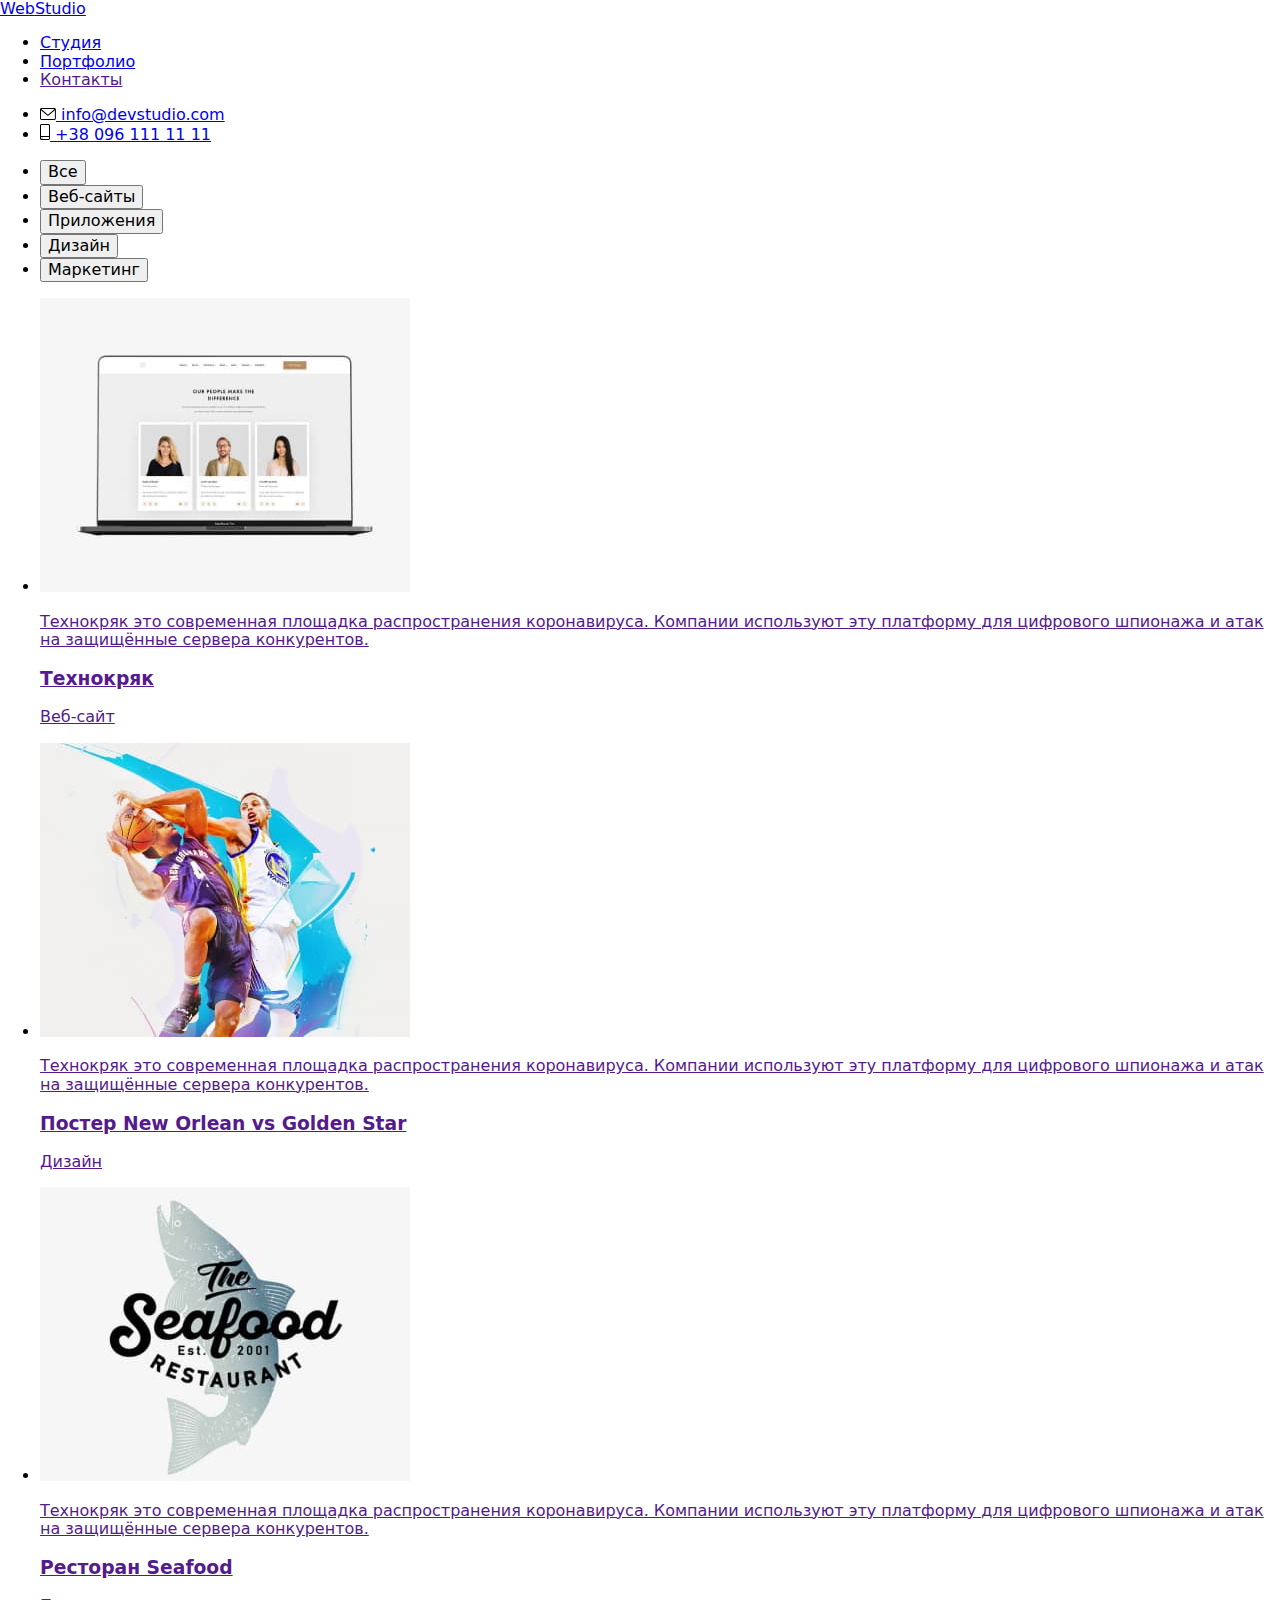
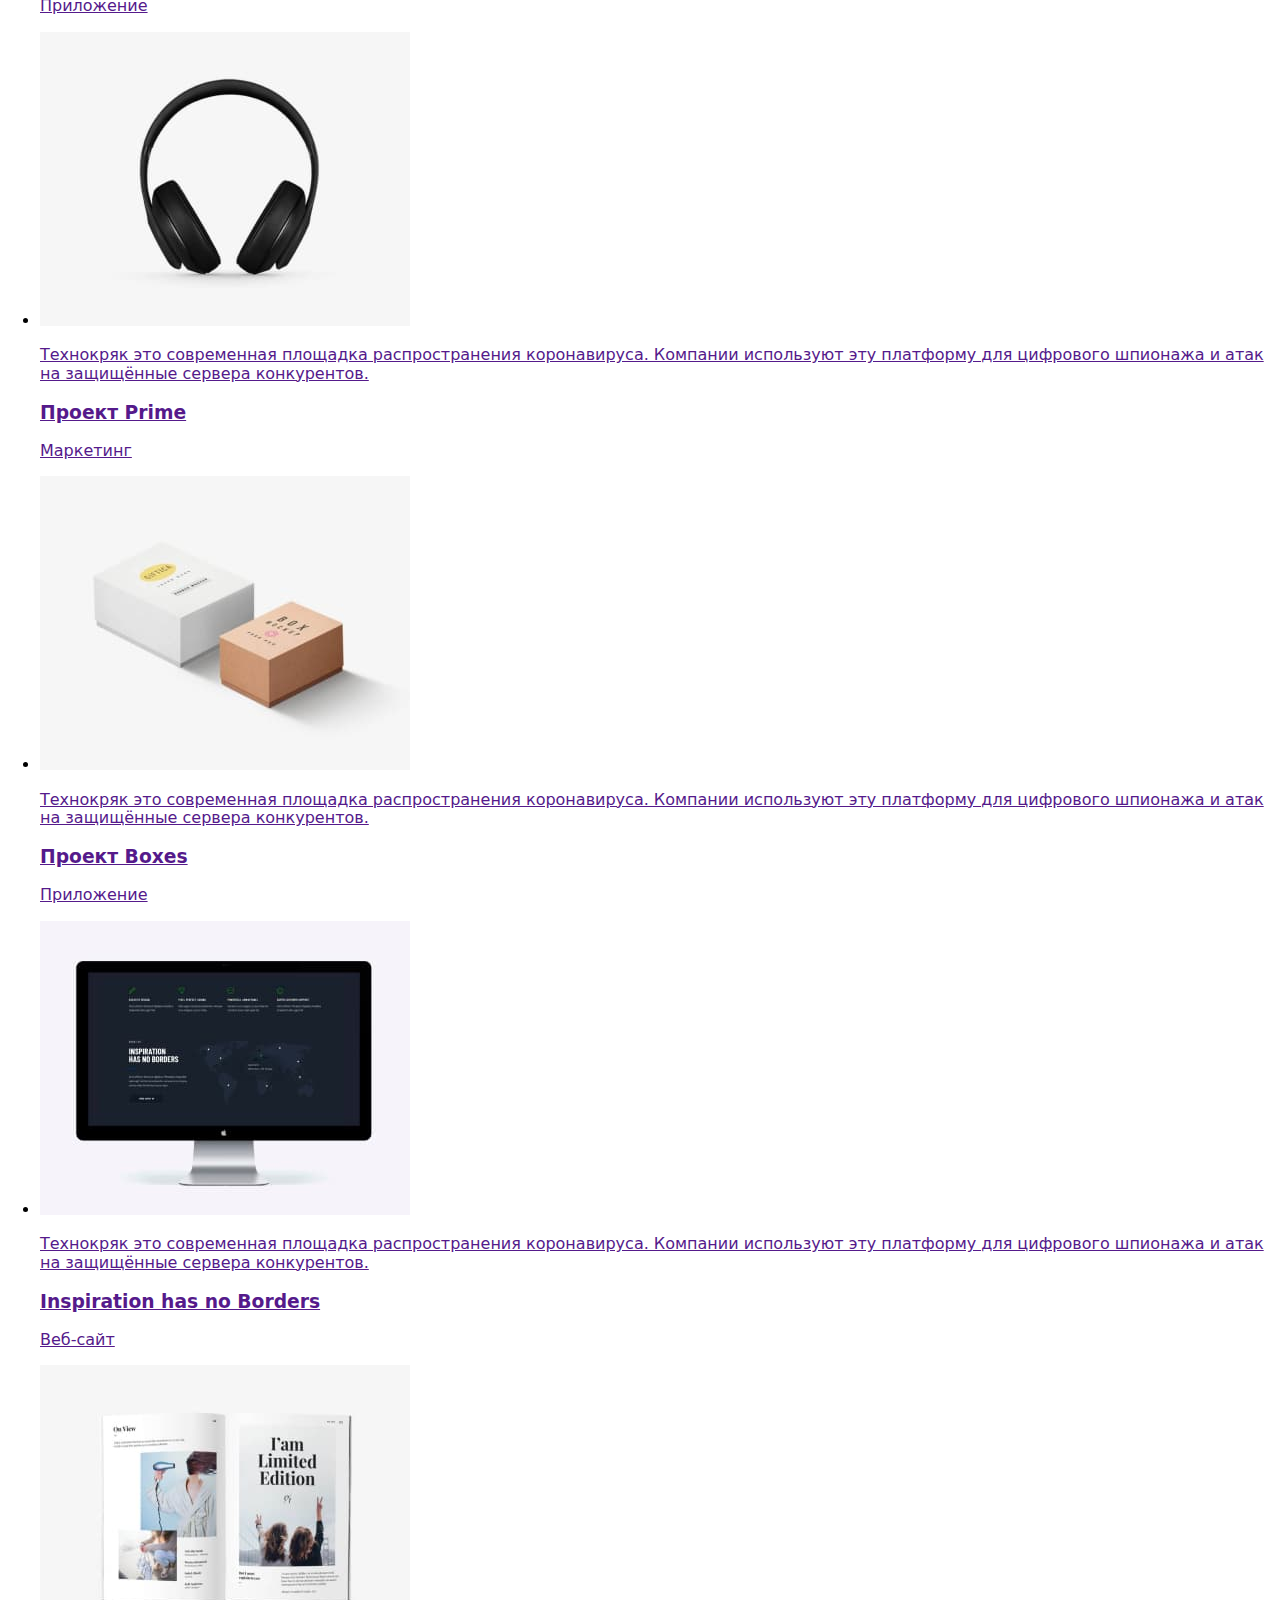
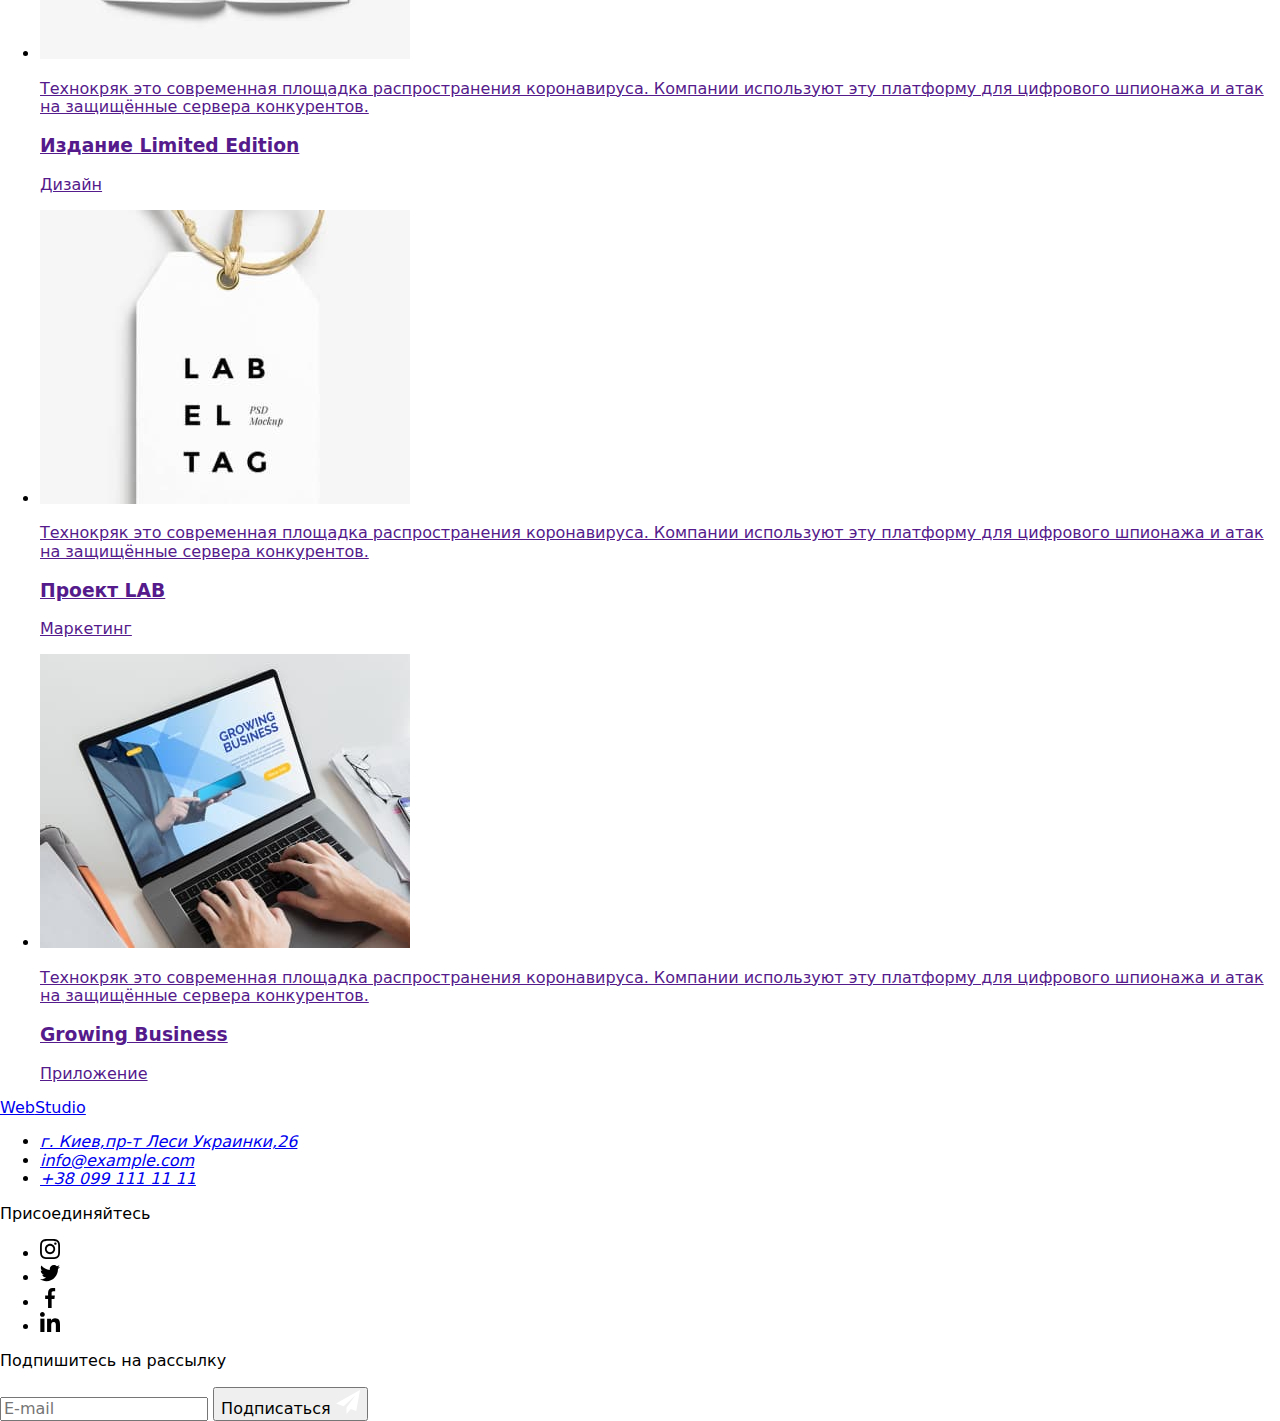
==== portfolio.html @ 7e3ec183 "новфй репозиторий" ====
<!DOCTYPE html>
<html lang="ru">
<head>
    <meta charset="UTF-8">
    <meta name="viewport" content="width=device-width, initial-scale=1.0">
    <title>Портфолио</title>
    <link rel="preconnect" href="https://fonts.gstatic.com">
    <link href="https://fonts.googleapis.com/css2?family=Raleway:wght@700&family=Roboto:wght@400;500;700;900&display=swap" rel="stylesheet">
    <link rel="stylesheet" href="https://cdnjs.cloudflare.com/ajax/libs/modern-normalize/1.0.0/modern-normalize.min.css">
    <link rel="stylesheet" href="./css/style.css">
</head>
<body>
    
    <header class="header">
    
        <div class="container header-main"> 
              <nav class="menu-nav" >
                    <a href="./index.html"><span class="web">Web</span><span class="studio">Studio</span> </a>
                    <ul class="site-nav " >
                       <li> 
                           <a class="link " href="./index.html"> Студия</a>
                       </li>
                       <li> 
                           <a class="link current" href="./portfolio.html"> Портфолио</a>
                       </li>
                       <li> <a class="link" href=""> Контакты</a></li>
                   </ul>
              </nav>
   
                <ul class="auth-nav list">
                    <li> 
                       
                        <a class="contact " href="info@devstudio.com"> 
                            
                            <svg width="16px" height="12px" class="envelope">
                            <use href="./images/icon/sprinte.svg#icon-envelope"></use>
                        </svg> info@devstudio.com</a>
                   </li>
                    <li> 
                        
                        <a class="contact" href=" +380961111111"> 

                            <svg width="10px" height="16px" class="smartphone">
                            <use href="./images/icon/sprinte.svg#icon-smartphone"></use>
                        </svg> +38 096 111 11 11</a>
                    </li>
               </ul>
         </div>
</header>

<main>
<!--Катигории-->
<section class="category" >
    <div class="container">
        <!--<h1 class="category">Категории услуг</h1>-->
        <ul class="list-button">
            <li> <button class="buttons" type="button">Все</button> </li>
            <li> <button class="buttons" type="button">Веб-сайты</button></li>
            <li> <button class="buttons" type="button">Приложения</button></li>
            <li> <button class="buttons" type="button">Дизайн</button></li>
            <li> <button class="buttons" type="button">Маркетинг</button></li>
        </ul>
    
        
    
      <!--Все категории-->
     
        <ul class="portfolio">
            <li class="list-portfolio"> 
                <a class="link-portfolio" href=""> 
                    <div class="overlay-img">
                        <img src="./images/port1.jpg" alt="" width="370">

                        <div class="overlay ">
                            <p class="overlay-text" >
                                Технокряк это современная площадка распространения коронавируса. 
                                Компании используют эту платформу для цифрового шпионажа 
                                и атак на защищённые сервера конкурентов.
                            </p>
                        </div>
                   </div>
                    
                    <div class="card">
                        <h3 class="project">Технокряк</h3>
                        <p class="work">Веб-сайт</p>
                    </div>
                </a>
            </li>
            <li class="list-portfolio"> 
                <a class="link-portfolio" href="">

                    <div class="overlay-img">

                      <img src="./images/port2.jpg" alt="" width="370">
                            <div class="overlay ">
                                <p class="overlay-text" >
                                    Технокряк это современная площадка распространения коронавируса. 
                                    Компании используют эту платформу для цифрового шпионажа 
                                    и атак на защищённые сервера конкурентов.
                                </p>
                            </div>
                    </div>
                    <div class="card">
                        <h3 class="project">Постер New Orlean vs Golden Star</h3>
                        <p class="work">Дизайн</p>
                    </div>
                </a> 
            </li>
            <li class="list-portfolio"> 
                <a class="link-portfolio" href="">
                    <div class="overlay-img">

                        <img src="./images/port3.jpg" alt="" width="370">
                                <div class="overlay ">
                                    <p class="overlay-text" >
                                        Технокряк это современная площадка распространения коронавируса. 
                                        Компании используют эту платформу для цифрового шпионажа 
                                        и атак на защищённые сервера конкурентов.
                                    </p>
                                </div>
                    </div>

                    <div class="card">
                        <h3 class="project">Ресторан Seafood</h3>
                        <p class="work">Приложение</p>
                    </div>
                </a> 
            </li>
            <li class="list-portfolio"> 
                <a class="link-portfolio" href="">
                    <div class="overlay-img">

                        <img src="./images/port4.jpg" alt="" width="370">
                        <div class="overlay ">
                            <p class="overlay-text" >
                                Технокряк это современная площадка распространения коронавируса. 
                                Компании используют эту платформу для цифрового шпионажа 
                                и атак на защищённые сервера конкурентов.
                            </p>
                        </div>
                    </div>
                    
                    <div class="card">
                        <h3 class="project">Проект Prime</h3>
                        <p class="work">Маркетинг</p>
                    </div>
                </a>
            </li>
            <li class="list-portfolio"> 
                <a class="link-portfolio" href="">
                    <div  class="overlay-img">

                        <img src="./images/port5.jpg" alt="" width="370">
                        <div class="overlay ">
                            <p class="overlay-text" >
                                Технокряк это современная площадка распространения коронавируса. 
                                Компании используют эту платформу для цифрового шпионажа 
                                и атак на защищённые сервера конкурентов.
                            </p>
                        </div>
                    </div>
                    <div class="card">
                        <h3 class="project">Проект Boxes</h3>
                        <p class="work">Приложение</p>
                    </div>
                </a> 
            </li>
            <li class="list-portfolio"> 
                <a class="link-portfolio" href="">
                    <div class="overlay-img">

                        <img src="./images/port6.jpg" alt="" width="370">
                        <div class="overlay ">
                            <p class="overlay-text" >
                                Технокряк это современная площадка распространения коронавируса. 
                                Компании используют эту платформу для цифрового шпионажа 
                                и атак на защищённые сервера конкурентов.
                            </p>
                        </div>
                    </div>
                    <div class="card">
                        <h3 class="project">Inspiration has no Borders</h3>
                        <p class="work">Веб-сайт</p>
                    </div>
                </a>
            </li>
            <li class="list-portfolio"> 
                <a class="link-portfolio" href="">
                    <div class="overlay-img">
                        <img src="./images/port7.jpg" alt="" width="370">
                        <div class="overlay ">
                            <p class="overlay-text" >
                                Технокряк это современная площадка распространения коронавируса. 
                                Компании используют эту платформу для цифрового шпионажа 
                                и атак на защищённые сервера конкурентов.
                            </p>
                        </div>
                    </div>
                    <div class="card">
                        <h3 class="project">Издание Limited Edition</h3>
                        <p class="work">Дизайн</p>
                    </div>
                </a>
            </li>
            <li class="list-portfolio"> 
                <a class="link-portfolio" href="">
                    <div class="overlay-img">

                        <img src="./images/port8.jpg" alt="" width="370">
                        <div class="overlay ">
                            <p class="overlay-text" >
                                Технокряк это современная площадка распространения коронавируса. 
                                Компании используют эту платформу для цифрового шпионажа 
                                и атак на защищённые сервера конкурентов.
                            </p>
                        </div>
                    </div>
                    <div class="card"> 
                        <h3 class="project">Проект LAB</h3>
                        <p class="work">Маркетинг</p>
                    </div>                  
                </a> 
            </li>
            <li class="list-portfolio">
                <a class="link-portfolio" href="">
                    <div class="overlay-img">
                        <img src="./images/port9.jpg" alt="" width="370">
                        <div class="overlay ">
                            <p class="overlay-text" >
                                Технокряк это современная площадка распространения коронавируса. 
                                Компании используют эту платформу для цифрового шпионажа 
                                и атак на защищённые сервера конкурентов.
                            </p>
                        </div>
                    </div>
                    <div class="card">
                        <h3 class="project">Growing Business</h3>
                        <p class="work">Приложение</p>
                    </div>
                </a> 
            </li>
        </ul>
    </div>
             
</section>

</main>


<footer class="footer">
    <!--Адресс и контакты  -->
    <div class="container footer-content"> 
        <div class="content-link">
            <a href="./index.html">
                <span class="web">Web</span><span class="logo">Studio</span> 
            </a>
            <address>
                <ul class="info">
                    <li> <a class="address" href="#">г. Киев,пр-т Леси Украинки,26</a></li>
                    <li> <a class="phone-mail" href="info@example.com">info@example.com</a></li>
                    <li> <a class="phone-tel" href="+380991111111">+38 099 111 11 11</a></li>
                </ul>
            </address>
        </div>
        
        <!--Подписка на соц сети -->
        <div class="invoke-social">
            <p class="invoke">Присоединяйтесь</p>
            
            <ul class="social-footer">
                
                <li class="social-list-footer">
                    <a href="" class="social-link-footer">
                        <svg width="20px" height="20px"  class="social-icon-footer"> 
                            <use href="./images/icon/sprinte.svg#icon-instagram-2"></use>
                        </svg> 
                    </a>
                </li>
                
                <li class="social-list-footer">
                    <a href="" class="social-link-footer">
                        <svg width="20px" height="20px"  class="social-icon-footer"> 
                            <use href="./images/icon/sprinte.svg#icon-twitter-1"></use>
                        </svg> 
                    </a>
                </li>
                
                <li class="social-list-footer">
                    <a href="" class="social-link-footer">
                        <svg width="20px" height="20px"  class="social-icon-footer"> 
                            <use href="./images/icon/sprinte.svg#icon-facebook-1"></use>
                        </svg> 
                    </a>
                </li>
                
                <li class="social-list-footer">
                    <a href="" class="social-link-footer">
                        <svg width="20px" height="20px" class="social-icon-footer"> 
                            <use href="./images/icon/sprinte.svg#icon-linkedin-1"></use>
                        </svg> 
                    </a>
                </li>
                
            </ul>
        </div>
        
       <!--Подписка на рассылку-->
    
       <div class="">
              <p class="invoke">Подпишитесь на рассылку</p>
            
        <form class="form-button"> 

            <input class="form-footer"
                type="text"
                name="name"
                placeholder="E-mail"
                />
           
            
            <button type="submit" class="big-button subscribe">Подписаться 
                <svg width=24 height=24  class="icon-send">

                    <use href="./images/icon/sprinte.svg#icon-icon-send"></use>
                               
                </svg>
            </button>
                            
         </form>
                        
            
       </div>
 </div>
    
</footer>
</body>
</html>
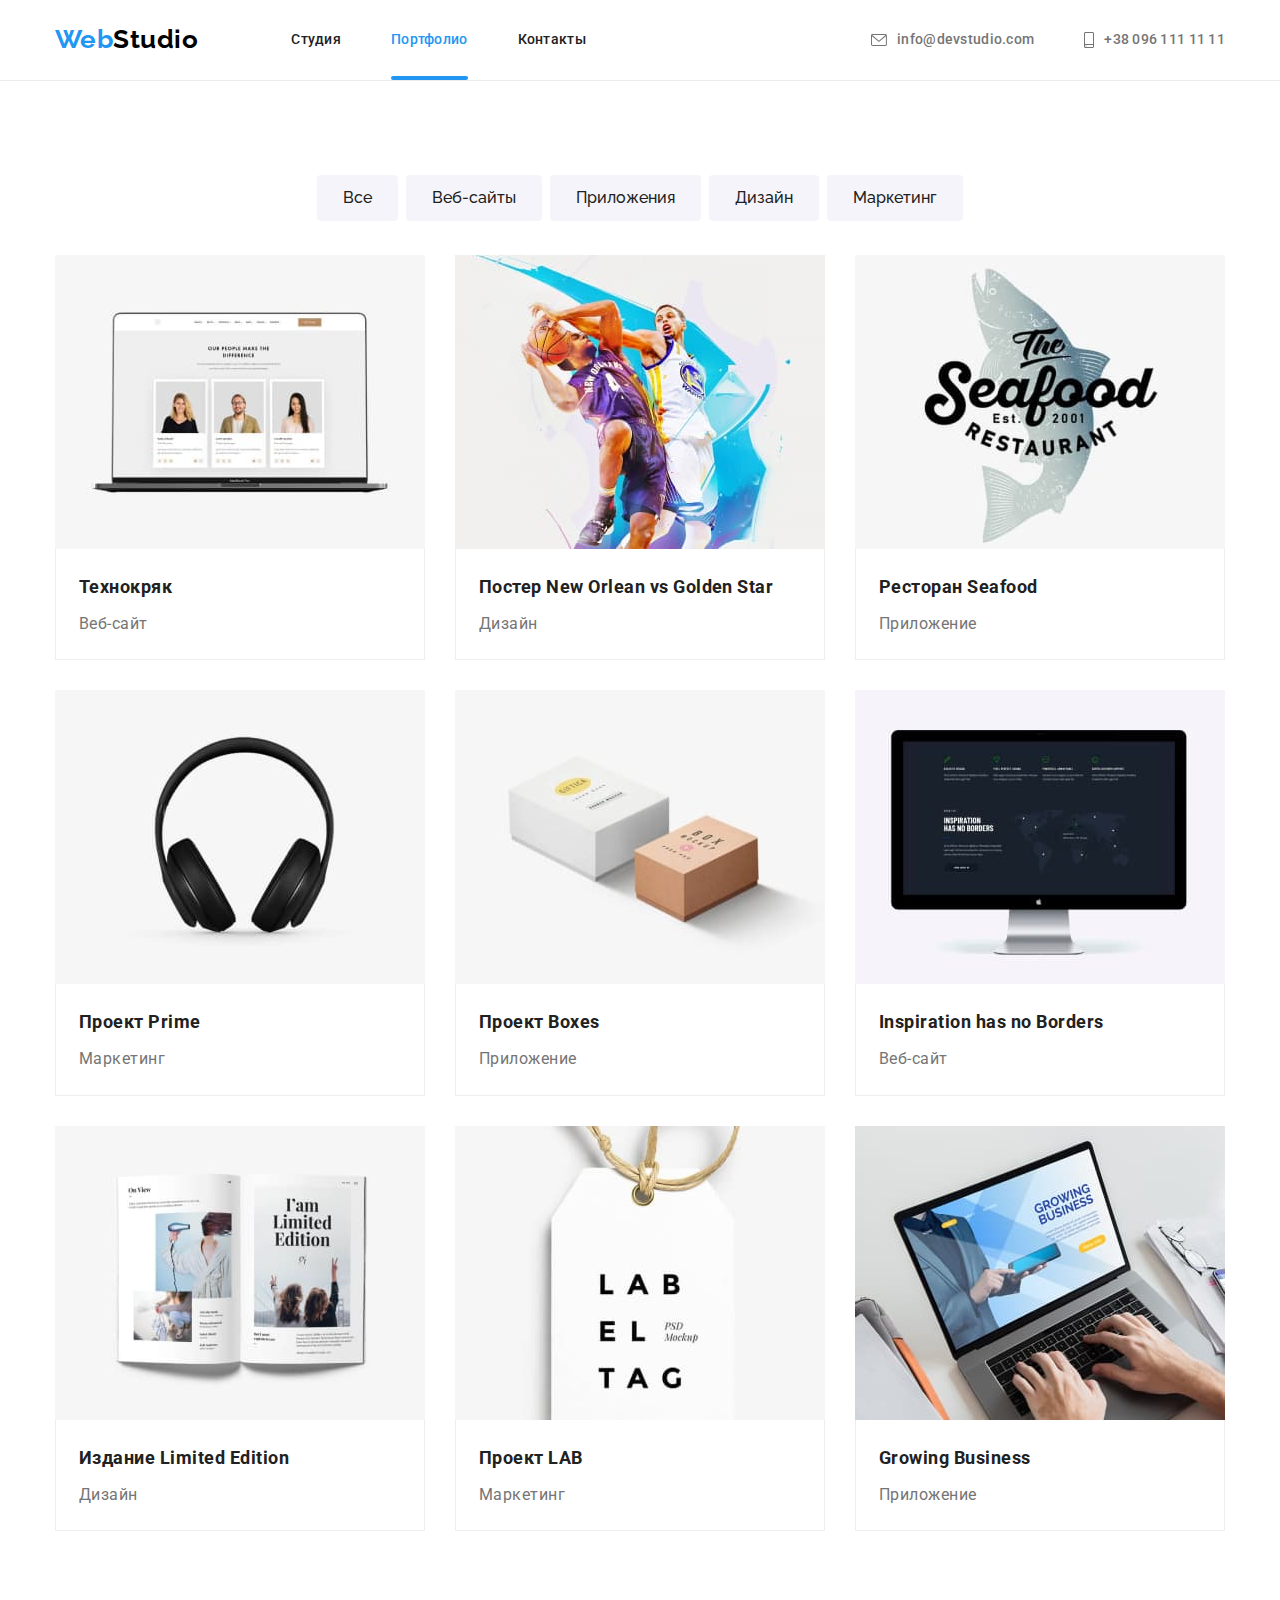
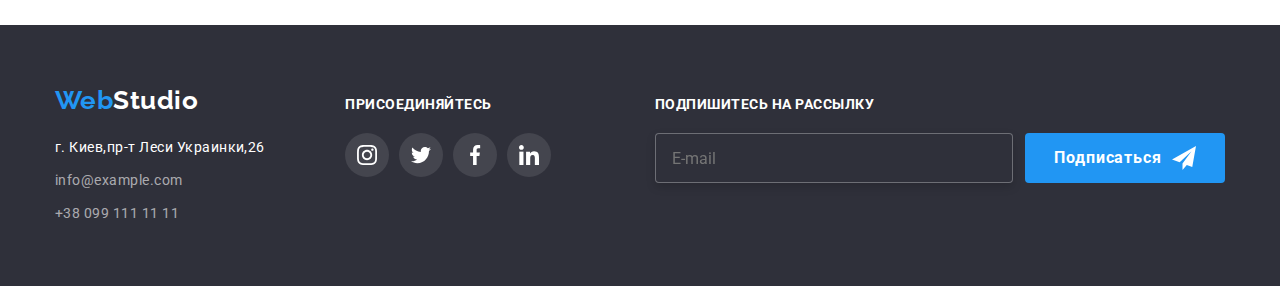
==== commit 4313b100: "ДЗ готово" ====
--- a/portfolio.html
+++ b/portfolio.html
@@ -3,34 +3,35 @@
 <head>
     <meta charset="UTF-8">
     <meta name="viewport" content="width=device-width, initial-scale=1.0">
-    <title>Портфолио</title>
+    <title>WebStudio</title>
     <link rel="preconnect" href="https://fonts.gstatic.com">
+
     <link href="https://fonts.googleapis.com/css2?family=Raleway:wght@700&family=Roboto:wght@400;500;700;900&display=swap" rel="stylesheet">
-    <link rel="stylesheet" href="https://cdnjs.cloudflare.com/ajax/libs/modern-normalize/1.0.0/modern-normalize.min.css">
-    <link rel="stylesheet" href="./css/style.css">
+   
+    <link rel="stylesheet" href="./css/main.min.css">
 </head>
 <body>
     
-    <header class="header">
+<header class="header">
     
         <div class="container header-main"> 
               <nav class="menu-nav" >
-                    <a href="./index.html"><span class="web">Web</span><span class="studio">Studio</span> </a>
+                    <a href="./index.html" ><span class="web">Web</span><span class="studio">Studio</span> </a>
                     <ul class="site-nav " >
                        <li> 
-                           <a class="link " href="./index.html"> Студия</a>
+                           <a class="site-nav__link " href="./index.html"> Студия</a>
                        </li>
                        <li> 
-                           <a class="link current" href="./portfolio.html"> Портфолио</a>
+                           <a class="site-nav__link current" href="./portfolio.html"> Портфолио</a>
                        </li>
-                       <li> <a class="link" href=""> Контакты</a></li>
+                       <li> <a class="site-nav__link" href=""> Контакты</a></li>
                    </ul>
               </nav>
    
                 <ul class="auth-nav list">
                     <li> 
                        
-                        <a class="contact " href="info@devstudio.com"> 
+                        <a class="auth-nav__contact " href="info@devstudio.com"> 
                             
                             <svg width="16px" height="12px" class="envelope">
                             <use href="./images/icon/sprinte.svg#icon-envelope"></use>
@@ -38,7 +39,7 @@
                    </li>
                     <li> 
                         
-                        <a class="contact" href=" +380961111111"> 
+                        <a class="auth-nav__contact " href=" +380961111111"> 
 
                             <svg width="10px" height="16px" class="smartphone">
                             <use href="./images/icon/sprinte.svg#icon-smartphone"></use>
@@ -54,11 +55,11 @@
     <div class="container">
         <!--<h1 class="category">Категории услуг</h1>-->
         <ul class="list-button">
-            <li> <button class="buttons" type="button">Все</button> </li>
-            <li> <button class="buttons" type="button">Веб-сайты</button></li>
-            <li> <button class="buttons" type="button">Приложения</button></li>
-            <li> <button class="buttons" type="button">Дизайн</button></li>
-            <li> <button class="buttons" type="button">Маркетинг</button></li>
+            <li> <button class="list-button__buttons" type="button">Все</button> </li>
+            <li> <button class="list-button__buttons" type="button">Веб-сайты</button></li>
+            <li> <button class="list-button__buttons" type="button">Приложения</button></li>
+            <li> <button class="list-button__buttons" type="button">Дизайн</button></li>
+            <li> <button class="list-button__buttons" type="button">Маркетинг</button></li>
         </ul>
     
         
@@ -66,13 +67,14 @@
       <!--Все категории-->
      
         <ul class="portfolio">
-            <li class="list-portfolio"> 
-                <a class="link-portfolio" href=""> 
+            <li class="portfolio__list"> 
+                <a class="portfolio__link" href=""> 
+
                     <div class="overlay-img">
                         <img src="./images/port1.jpg" alt="" width="370">
 
                         <div class="overlay ">
-                            <p class="overlay-text" >
+                            <p class="overlay__text" >
                                 Технокряк это современная площадка распространения коронавируса. 
                                 Компании используют эту платформу для цифрового шпионажа 
                                 и атак на защищённые сервера конкурентов.
@@ -81,38 +83,42 @@
                    </div>
                     
                     <div class="card">
-                        <h3 class="project">Технокряк</h3>
-                        <p class="work">Веб-сайт</p>
+                        <h3 class="card__project">Технокряк</h3>
+                        <p class="card__work">Веб-сайт</p>
                     </div>
                 </a>
             </li>
-            <li class="list-portfolio"> 
-                <a class="link-portfolio" href="">
+
+            <li class="portfolio__list"> 
+                <a class="portfolio__link" href="">
 
                     <div class="overlay-img">
 
                       <img src="./images/port2.jpg" alt="" width="370">
+
                             <div class="overlay ">
-                                <p class="overlay-text" >
+                                <p class="overlay__text" >
                                     Технокряк это современная площадка распространения коронавируса. 
                                     Компании используют эту платформу для цифрового шпионажа 
                                     и атак на защищённые сервера конкурентов.
                                 </p>
                             </div>
                     </div>
-                    <div class="card">
-                        <h3 class="project">Постер New Orlean vs Golden Star</h3>
-                        <p class="work">Дизайн</p>
-                    </div>
-                </a> 
-            </li>
-            <li class="list-portfolio"> 
-                <a class="link-portfolio" href="">
+
+                    <div class="card">
+                        <h3 class="card__project">Постер New Orlean vs Golden Star</h3>
+                        <p class="card__work">Дизайн</p>
+                    </div>
+                </a> 
+            </li>
+
+            <li class="portfolio__list"> 
+                <a class="portfolio__link" href="">
                     <div class="overlay-img">
 
                         <img src="./images/port3.jpg" alt="" width="370">
                                 <div class="overlay ">
-                                    <p class="overlay-text" >
+                                    <p class="overlay__text" >
                                         Технокряк это современная площадка распространения коронавируса. 
                                         Компании используют эту платформу для цифрового шпионажа 
                                         и атак на защищённые сервера конкурентов.
@@ -121,18 +127,19 @@
                     </div>
 
                     <div class="card">
-                        <h3 class="project">Ресторан Seafood</h3>
-                        <p class="work">Приложение</p>
-                    </div>
-                </a> 
-            </li>
-            <li class="list-portfolio"> 
-                <a class="link-portfolio" href="">
+                        <h3 class="card__project">Ресторан Seafood</h3>
+                        <p class="card__work">Приложение</p>
+                    </div>
+                </a> 
+            </li>
+
+            <li class="portfolio__list"> 
+                <a class="portfolio__link" href="">
                     <div class="overlay-img">
 
                         <img src="./images/port4.jpg" alt="" width="370">
                         <div class="overlay ">
-                            <p class="overlay-text" >
+                            <p class="overlay__text" >
                                 Технокряк это современная площадка распространения коронавируса. 
                                 Компании используют эту платформу для цифрового шпионажа 
                                 и атак на защищённые сервера конкурентов.
@@ -141,74 +148,87 @@
                     </div>
                     
                     <div class="card">
-                        <h3 class="project">Проект Prime</h3>
-                        <p class="work">Маркетинг</p>
+                        <h3 class="card__project">Проект Prime</h3>
+                        <p class="card__work">Маркетинг</p>
                     </div>
                 </a>
             </li>
-            <li class="list-portfolio"> 
-                <a class="link-portfolio" href="">
+
+            <li class="portfolio__list"> 
+                <a class="lportfolio__link" href="">
+
                     <div  class="overlay-img">
 
                         <img src="./images/port5.jpg" alt="" width="370">
-                        <div class="overlay ">
-                            <p class="overlay-text" >
-                                Технокряк это современная площадка распространения коронавируса. 
-                                Компании используют эту платформу для цифрового шпионажа 
-                                и атак на защищённые сервера конкурентов.
-                            </p>
-                        </div>
-                    </div>
-                    <div class="card">
-                        <h3 class="project">Проект Boxes</h3>
-                        <p class="work">Приложение</p>
-                    </div>
-                </a> 
-            </li>
-            <li class="list-portfolio"> 
-                <a class="link-portfolio" href="">
+
+                        <div class="overlay ">
+                            <p class="overlay__text" >
+                                Технокряк это современная площадка распространения коронавируса. 
+                                Компании используют эту платформу для цифрового шпионажа 
+                                и атак на защищённые сервера конкурентов.
+                            </p>
+                        </div>
+                    </div>
+
+                    <div class="card">
+                        <h3 class="card__project">Проект Boxes</h3>
+                        <p class="card__work">Приложение</p>
+                    </div>
+                </a> 
+            </li>
+
+            <li class="portfolio__list"> 
+                <a class="portfolio__link" href="">
+
                     <div class="overlay-img">
 
                         <img src="./images/port6.jpg" alt="" width="370">
-                        <div class="overlay ">
-                            <p class="overlay-text" >
-                                Технокряк это современная площадка распространения коронавируса. 
-                                Компании используют эту платформу для цифрового шпионажа 
-                                и атак на защищённые сервера конкурентов.
-                            </p>
-                        </div>
-                    </div>
-                    <div class="card">
-                        <h3 class="project">Inspiration has no Borders</h3>
-                        <p class="work">Веб-сайт</p>
+
+                        <div class="overlay ">
+                            <p class="overlay__text" >
+                                Технокряк это современная площадка распространения коронавируса. 
+                                Компании используют эту платформу для цифрового шпионажа 
+                                и атак на защищённые сервера конкурентов.
+                            </p>
+                        </div>
+                    </div>
+
+                    <div class="card">
+                        <h3 class="card__project">Inspiration has no Borders</h3>
+                        <p class="card__work">Веб-сайт</p>
                     </div>
                 </a>
             </li>
-            <li class="list-portfolio"> 
-                <a class="link-portfolio" href="">
+
+            <li class="portfolio__list"> 
+                <a class="portfolio__link" href="">
+
                     <div class="overlay-img">
                         <img src="./images/port7.jpg" alt="" width="370">
-                        <div class="overlay ">
-                            <p class="overlay-text" >
-                                Технокряк это современная площадка распространения коронавируса. 
-                                Компании используют эту платформу для цифрового шпионажа 
-                                и атак на защищённые сервера конкурентов.
-                            </p>
-                        </div>
-                    </div>
-                    <div class="card">
-                        <h3 class="project">Издание Limited Edition</h3>
-                        <p class="work">Дизайн</p>
+
+                        <div class="overlay ">
+                            <p class="overlay__text" >
+                                Технокряк это современная площадка распространения коронавируса. 
+                                Компании используют эту платформу для цифрового шпионажа 
+                                и атак на защищённые сервера конкурентов.
+                            </p>
+                        </div>
+                    </div>
+
+                    <div class="card">
+                        <h3 class="card__project">Издание Limited Edition</h3>
+                        <p class="card__work">Дизайн</p>
                     </div>
                 </a>
             </li>
-            <li class="list-portfolio"> 
-                <a class="link-portfolio" href="">
+
+            <li class="portfolio__list"> 
+                <a class="portfolio__link" href="">
                     <div class="overlay-img">
 
                         <img src="./images/port8.jpg" alt="" width="370">
                         <div class="overlay ">
-                            <p class="overlay-text" >
+                            <p class="overlay__text" >
                                 Технокряк это современная площадка распространения коронавируса. 
                                 Компании используют эту платформу для цифрового шпионажа 
                                 и атак на защищённые сервера конкурентов.
@@ -216,26 +236,30 @@
                         </div>
                     </div>
                     <div class="card"> 
-                        <h3 class="project">Проект LAB</h3>
-                        <p class="work">Маркетинг</p>
+                        <h3 class="card__project">Проект LAB</h3>
+                        <p class="card__work">Маркетинг</p>
                     </div>                  
                 </a> 
             </li>
-            <li class="list-portfolio">
-                <a class="link-portfolio" href="">
+
+            <li class="portfolio__list">
+                <a class="portfolio__link" href="">
+
                     <div class="overlay-img">
                         <img src="./images/port9.jpg" alt="" width="370">
-                        <div class="overlay ">
-                            <p class="overlay-text" >
-                                Технокряк это современная площадка распространения коронавируса. 
-                                Компании используют эту платформу для цифрового шпионажа 
-                                и атак на защищённые сервера конкурентов.
-                            </p>
-                        </div>
-                    </div>
-                    <div class="card">
-                        <h3 class="project">Growing Business</h3>
-                        <p class="work">Приложение</p>
+
+                        <div class="overlay ">
+                            <p class="overlay__text" >
+                                Технокряк это современная площадка распространения коронавируса. 
+                                Компании используют эту платформу для цифрового шпионажа 
+                                и атак на защищённые сервера конкурентов.
+                            </p>
+                        </div>
+                    </div>
+                    
+                    <div class="card">
+                        <h3 class="card__project">Growing Business</h3>
+                        <p class="card__work">Приложение</p>
                     </div>
                 </a> 
             </li>
@@ -246,19 +270,18 @@
 
 </main>
 
-
 <footer class="footer">
     <!--Адресс и контакты  -->
-    <div class="container footer-content"> 
+    <div class="container "> 
         <div class="content-link">
             <a href="./index.html">
                 <span class="web">Web</span><span class="logo">Studio</span> 
             </a>
             <address>
                 <ul class="info">
-                    <li> <a class="address" href="#">г. Киев,пр-т Леси Украинки,26</a></li>
-                    <li> <a class="phone-mail" href="info@example.com">info@example.com</a></li>
-                    <li> <a class="phone-tel" href="+380991111111">+38 099 111 11 11</a></li>
+                    <li> <a class="info__address" href="#">г. Киев,пр-т Леси Украинки,26</a></li>
+                    <li> <a class="info__mail" href="info@example.com">info@example.com</a></li>
+                    <li> <a class="info__tel" href="+380991111111">+38 099 111 11 11</a></li>
                 </ul>
             </address>
         </div>
@@ -269,33 +292,33 @@
             
             <ul class="social-footer">
                 
-                <li class="social-list-footer">
-                    <a href="" class="social-link-footer">
-                        <svg width="20px" height="20px"  class="social-icon-footer"> 
+                <li>
+                    <a href="" class="social-footer__link">
+                        <svg width="20px" height="20px"  class="social-footer__icon"> 
                             <use href="./images/icon/sprinte.svg#icon-instagram-2"></use>
                         </svg> 
                     </a>
                 </li>
                 
-                <li class="social-list-footer">
-                    <a href="" class="social-link-footer">
-                        <svg width="20px" height="20px"  class="social-icon-footer"> 
+                <li>
+                    <a href="" class="social-footer__link">
+                        <svg width="20px" height="20px"  class="social-footer__icon"> 
                             <use href="./images/icon/sprinte.svg#icon-twitter-1"></use>
                         </svg> 
                     </a>
                 </li>
                 
-                <li class="social-list-footer">
-                    <a href="" class="social-link-footer">
-                        <svg width="20px" height="20px"  class="social-icon-footer"> 
+                <li>
+                    <a href="" class="social-footer__link">
+                        <svg width="20px" height="20px"   class="social-footer__icon"> 
                             <use href="./images/icon/sprinte.svg#icon-facebook-1"></use>
                         </svg> 
                     </a>
                 </li>
                 
-                <li class="social-list-footer">
-                    <a href="" class="social-link-footer">
-                        <svg width="20px" height="20px" class="social-icon-footer"> 
+                <li>
+                    <a href="" class="social-footer__link">
+                        <svg width="20px" height="20px"  class="social-footer__icon"> 
                             <use href="./images/icon/sprinte.svg#icon-linkedin-1"></use>
                         </svg> 
                     </a>
@@ -306,31 +329,29 @@
         
        <!--Подписка на рассылку-->
     
-       <div class="">
-              <p class="invoke">Подпишитесь на рассылку</p>
-            
-        <form class="form-button"> 
-
-            <input class="form-footer"
-                type="text"
-                name="name"
-                placeholder="E-mail"
-                />
-           
-            
-            <button type="submit" class="big-button subscribe">Подписаться 
-                <svg width=24 height=24  class="icon-send">
-
-                    <use href="./images/icon/sprinte.svg#icon-icon-send"></use>
-                               
-                </svg>
-            </button>
-                            
-         </form>
+       <div>
+            <p class="invoke">Подпишитесь на рассылку</p>
+                
+            <form class="form-footer"> 
+
+            <input class="form-footer__input"
+                    type="text"
+                    name="name"
+                    placeholder="E-mail"/>
+
+                    <button type="submit" class="big-button subscribe">Подписаться 
+                        <svg width=24 height=24  class="icon-send">
+
+                            <use href="./images/icon/sprinte.svg#icon-icon-send"></use>
+                                    
+                        </svg>
+                    </button>
+                                
+            </form>
+       </div>
                         
             
-       </div>
- </div>
+    </div>
     
 </footer>
 </body>
--- a/css/main.min.css
+++ b/css/main.min.css
@@ -0,0 +1,2 @@
+/*! modern-normalize v1.0.0 | MIT License | https://github.com/sindresorhus/modern-normalize */*,*::before,*::after{box-sizing:border-box}:root{-moz-tab-size:4;tab-size:4}html{line-height:1.15;-webkit-text-size-adjust:100%}body{margin:0}body{font-family:system-ui,-apple-system,"Segoe UI",Roboto,Helvetica,Arial,sans-serif,"Apple Color Emoji","Segoe UI Emoji"}hr{height:0;color:inherit}abbr[title]{text-decoration:underline dotted}b,strong{font-weight:bolder}code,kbd,samp,pre{font-family:ui-monospace, SFMono-Regular, Consolas, 'Liberation Mono', Menlo, monospace;font-size:1em}small{font-size:80%}sub,sup{font-size:75%;line-height:0;position:relative;vertical-align:baseline}sub{bottom:-0.25em}sup{top:-0.5em}table{text-indent:0;border-color:inherit}button,input,optgroup,select,textarea{font-family:inherit;font-size:100%;line-height:1.15;margin:0}button,select{text-transform:none}button,[type='button'],[type='reset'],[type='submit']{-webkit-appearance:button}::-moz-focus-inner{border-style:none;padding:0}:-moz-focusring{outline:1px dotted ButtonText}:-moz-ui-invalid{box-shadow:none}legend{padding:0}progress{vertical-align:baseline}::-webkit-inner-spin-button,::-webkit-outer-spin-button{height:auto}[type='search']{-webkit-appearance:textfield;outline-offset:-2px}::-webkit-search-decoration{-webkit-appearance:none}::-webkit-file-upload-button{-webkit-appearance:button;font:inherit}summary{display:list-item}:root{--main-text-color:#212121;--accent-color:#2196F3;--text-color:#757575 ;--main-title-color: #FFFFFF;--studio-color--:#000000;--footer-hero-color:#2F303A;--background-color:#F5F4FA ;--contact-color:rgba(255, 255, 255, 0.6);--border-bottom-color:#ECECEC;--border-card-color:#eeeeee;--icon-fill-color:#afb1b8;--social-link-footer-background:rgba(255, 255, 255, 0.1);--title-big-img-background:rgba(47, 48, 58, 0.8);--overlay-background-color: rgba(33, 150, 243, 0.9)}body{background-color:var(--main-title-color);color:var(--main-text-color);font-family:Roboto,OpenSans;letter-spacing:0.03em}a{text-decoration:none;display:block}ul{list-style:none;margin:0;padding:0}img{display:block;max-width:100%;height:auto}.container{margin-left:auto;margin-right:auto;width:1200px;padding-left:15px;padding-right:15px}.header{padding-top:24px;border-bottom:1px solid var(--border-bottom-color)}.header-main{display:flex;align-items:center}.menu-nav{display:flex}.menu-nav>a{margin-right:93px}.web{display:inline-block;color:var(--accent-color);font-family:Raleway,OpenSans;font-weight:700;font-size:26px;line-height:1.2}.studio{color:var(--studio-color--);font-family:Raleway, OpenSans;font-weight:700;font-size:26px;line-height:1.2}.site-nav{display:flex}.site-nav li+li{margin-left:50px}.site-nav__link{position:relative;padding-top:8px;padding-bottom:32px;transition:color 250ms cubic-bezier(0.4, 0, 0.2, 1);color:var(--main-text-color);font-weight:500;font-size:14px;line-height:1.14;letter-spacing:0.02em}.site-nav__link.current::after{position:absolute;left:0;bottom:0;content:"";display:block;opacity:0;transition:opacity 250ms cubic-bezier(0.4, 0, 0.2, 1);width:100%;height:4px;background-color:var(--accent-color);border-radius:2px}.site-nav__link:hover::after,.site-nav__link:active::after,.site-nav__link.current::after{opacity:1}.site-nav__link:hover,.site-nav__link:active,.site-nav__link.current{color:var(--accent-color)}.auth-nav{display:flex;margin-left:auto}.auth-nav li+li{margin-left:50px}.auth-nav__contact{display:inline-flex;justify-content:center;align-items:center;padding-top:8px;padding-bottom:32px;transition:color 250ms cubic-bezier(0.4, 0, 0.2, 1);color:var(--text-color);font-weight:500;font-size:14px;line-height:1.14;letter-spacing:0.02em}.auth-nav__contact:hover,.auth-nav__contact:focus{color:var(--accent-color)}.envelope{margin-right:10px;fill:currentColor}.smartphone{margin-right:10px;fill:currentColor}.web{display:inline-block;color:var(--accent-color);font-family:Raleway,OpenSans;font-weight:700;font-size:26px;line-height:1.2}.studio{color:var(--studio-color--);font-family:Raleway, OpenSans;font-weight:700;font-size:26px;line-height:1.2}.logo{display:inline-block;color:var(--main-title-color);font-family:Raleway,OpenSans;font-weight:700;font-size:26px;line-height:1.2}.big-button{display:flex;align-items:center;justify-content:center;margin:0 auto;border:0 solid transparent;border-top-left-radius:4px;border-top-right-radius:4px;border-bottom-right-radius:4px;border-bottom-left-radius:4px;width:200px;padding:10px 28px 10px 28px;background-color:var(--accent-color);color:var(--main-title-color);font-family:Roboto,OpenSans;font-weight:700;font-size:16px;line-height:1.9;letter-spacing:0.06em;cursor:pointer}.section-hero{padding-top:200px;padding-bottom:200px;background-color:var(--footer-hero-color);text-align:center}.big-banner{max-width:1600px;height:600px;margin-left:auto;margin-right:auto;background-image:linear-gradient(to right, rgba(47,48,58,0.4), rgba(47,48,58,0.4)),url("../images/hero.jpg");background-size:cover;background-repeat:no-repeat;background-position:center}.section-hero__maim-title{margin:auto;margin-bottom:30px;width:696px;color:var(--main-title-color);font-weight:900;font-size:44px;line-height:1.4;text-align:center;letter-spacing:0.06em;text-transform:uppercase}.section-title{padding-top:94px;padding-bottom:94px}.advantage{display:flex}.advantage li+li{margin-left:30px}.advantage li{width:270px}.advantage__item{display:flex;height:120px;margin-bottom:30px;background-size:contain;background-repeat:no-repeat;background-position:center;background-color:var(--background-color);justify-content:center;align-items:center}.advantage__small-title{margin-top:0;margin-bottom:9px;color:var(--main-text-color);font-weight:700;font-size:14px;line-height:1.14;text-transform:uppercase}.advantage__secion-text{margin-top:0;margin-bottom:0;color:var(--text-color);font-size:14px;line-height:1.7}.section-doing{padding-bottom:94px}.title{margin-top:0px;margin-bottom:50px;color:var(--main-text-color);font-weight:700;font-size:36px;line-height:1.2;text-align:center}.unites{display:flex}.unites li+li{margin-left:30px}.unites__big-img{position:relative}.unites__subtitle{position:absolute;width:100%;bottom:0;margin:0;padding:27px;background-color:var(--title-big-img-background);color:var(--main-title-color);font-weight:700;font-size:14px;line-height:1.14;text-transform:uppercase;text-align:center}.section-command{padding-top:94px;padding-bottom:94px;background-color:var(--background-color)}.employees{display:flex}.employees li+li{margin-left:30px}.employees__item{width:270px;background:var(--main-title-color);box-shadow:0px 1px 3px rgba(0,0,0,0.12),0px 1px 1px rgba(0,0,0,0.14),0px 2px 1px rgba(0,0,0,0.2)}.employees__desc{padding:30px;border-right-width:1px;border-right-style:solid;border-right-color:var(--border-card-color);border-left-width:1px;border-left-style:solid;border-left-color:var(--border-card-color);border-bottom-width:1px;border-bottom-style:solid;border-bottom-color:var(--border-card-color);border-bottom-right-radius:5px;border-bottom-left-radius:5px;overflow:hidden}.employees__name{margin-top:0px;margin-bottom:10px;color:var(--main-text-color);font-weight:500;font-size:16px;line-height:1.2;text-align:center}.employees__profession{margin:0;color:var(--text-color);font-weight:400;font-size:16px;line-height:1.2;text-align:center}.social{display:flex;margin-top:16px}.social li+li{margin-left:10px}.social__link{width:44px;height:44px;transition:background-color 250ms cubic-bezier(0.4, 0, 0.2, 1),color 250ms cubic-bezier(0.4, 0, 0.2, 1);color:var(--icon-fill-color);display:inline-flex;justify-content:center;align-items:center;border-radius:50%}.social__link:hover,.social__link:focus,.social__link:hover,.social__link:focus{background-color:var(--accent-color);color:var(--main-title-color)}.social__icon{fill:currentColor}.section-clients{padding-top:94px;padding-bottom:94px}.clients li+li{margin-left:30px}.clients{display:flex}.clients__link{width:170px;height:90px;border:1px solid var(--icon-fill-color);box-sizing:border-box;border-radius:4px;transition:border-color 250ms cubic-bezier(0.4, 0, 0.2, 1),color 250ms cubic-bezier(0.4, 0, 0.2, 1);color:var(--icon-fill-color);display:inline-flex;justify-content:center;align-items:center}.clients__link:hover,.clients__link:focus{color:var(--accent-color);border-color:var(--accent-color)}.clients__icon{fill:currentColor}.footer{background-color:var(--footer-hero-color)}.footer .container{display:flex;justify-content:space-between;align-items:baseline;padding-top:60px;padding-bottom:60px}.content-link{margin-right:70px}.content-link>a{display:flex;margin-bottom:20px}.info li+li{margin-top:9px}.info__address{color:var(--main-title-color);font-style:normal;font-weight:400;font-size:14px;line-height:1.71}.info__mail{color:var(--contact-color);font-style:normal;font-size:14px;line-height:1.71}.info__tel{color:var(--contact-color);font-style:normal;font-size:14px;line-height:1.71}.invoke-social{margin-right:93px}.invoke{margin-top:0;margin-bottom:20px;color:var(--main-title-color);font-weight:700;font-size:14px;line-height:1.14;text-transform:uppercase}.social-footer{display:flex}.social-footer li+li{margin-left:10px}.social-footer__link{width:44px;height:44px;display:inline-flex;justify-content:center;align-items:center;transition:background-color 250ms cubic-bezier(0.4, 0, 0.2, 1);background-color:var(--social-link-footer-background);border-radius:50px}.social-footer__link:hover,.social-footer__link:focus{background-color:var(--accent-color)}.social-footer__icon{fill:var(--main-title-color)}.form-footer{display:flex}.form-footer__input{color:var(--main-title-color);padding-left:16px;width:358px;height:50px;border:1px solid rgba(255,255,255,0.3);box-sizing:border-box;filter:drop-shadow(0px 4px 4px rgba(0,0,0,0.15));border-radius:4px;background:var(--footer-hero-color)}.subscribe{margin-left:12px}.icon-send{margin-left:10px}.modal-bgr{position:fixed;top:0;left:0;width:100%;height:100%;background-color:rgba(0,0,0,0.2)}.modal-window{position:absolute;top:50%;left:50%;transform:translate(-50%, -50%);padding:40px;width:528px;height:581px;background:var(--main-title-color);box-shadow:0px 1px 3px rgba(0,0,0,0.12),0px 1px 1px rgba(0,0,0,0.14),0px 2px 1px rgba(0,0,0,0.2);border-radius:4px}.modal-bgr.is-hidden{visibility:hidden;pointer-events:none}.btn-close{position:absolute;top:8px;right:8px;width:30px;height:30px;background-color:var(--main-title-color);border:1px solid rgba(0,0,0,0.1);border-radius:50%;cursor:pointer}.icon-close{position:absolute;transform:translate(-50%, -50%)}.icon-close:hover{fill:var(--accent-color)}.title-form{margin-top:0;margin-bottom:12px;color:var(--main-text-color);font-weight:700;font-size:20px;line-height:1.2;text-align:center}.form-field{margin-bottom:20px}.form-field__label,.comment__label{display:block;margin-top:0;margin-bottom:4px;font-style:normal;font-weight:400;font-size:12px;line-height:1.16;letter-spacing:0.01em}.form-input{position:relative;margin-bottom:10px;color:var(--title-text-color);transition:color 250ms cubic-bezier(0.4, 0, 0.2, 1)}.form-input:focus-within{color:var(--accent-color)}.form-input input{width:100%;padding:10px 0 10px 42px;border:1px solid rgba(33,33,33,0.2);border-radius:4px;transition:border-color 250ms cubic-bezier(0.4, 0, 0.2, 1)}.form input:focus,.comment textarea:focus{border-color:var(--accent-color);cursor:pointer;outline:0}.form-input__icon{position:absolute;top:50%;left:12px;transform:translateY(-50%);width:18px;height:18px;fill:currentColor}.comment textarea{width:100%;padding:12px 16px;resize:none;border:1px solid rgba(33,33,33,0.2);border-radius:4px;transition:border-color 250ms cubic-bezier(0.4, 0, 0.2, 1)}.comment textarea::placeholder{font-size:14px;line-height:1.14;color:rgba(117,117,117,0.5)}.checkbox{display:flex;justify-content:center;align-items:center;margin-bottom:30px;cursor:pointer}.checkbox__input{position:absolute;width:1px;height:1px;margin:-1px;border:0;padding:0;clip:rect(0 0 0 0);overflow:hidden}.checkbox__text{display:flex;align-items:center;font-weight:400;font-size:14px;line-height:1.71;letter-spacing:0.03em;color:var(--text-color)}.checkbox__text::before{content:"";display:inline-block;margin-right:8px;width:16px;height:15px;background-image:url(../images/icon/cub.svg);background-size:contain;background-repeat:no-repeat;background-position:center}.checkbox__text a{margin-left:5px;color:var(--accent-color);text-decoration:underline}.checkbox__input:checked+.checkbox__text::before{background-color:var(--accent-color);background-image:url(../images/icon/check.svg);background-origin:border-box}.category{padding-top:94px;padding-bottom:94px}.list-button{display:flex;justify-content:center;margin-bottom:34px;min-width:611px}.list-button li+li{margin-left:8px}.list-button__buttons{padding:6px 22px;border:4px solid transparent;border-top-left-radius:4px;border-top-right-radius:4px;border-bottom-right-radius:4px;border-bottom-left-radius:4px;background:var(--background-color);transition:background-color 250ms cubic-bezier(0.4, 0, 0.2, 1),color 250ms cubic-bezier(0.4, 0, 0.2, 1),box-shadow 250ms cubic-bezier(0.4, 0, 0.2, 1);color:var(--main-text-color);font-family:Raleway, OpenSans;font-weight:500;font-size:16px;line-height:1.62;text-align:center}.list-button__buttons:hover,.list-button__buttons:focus{background-color:var(--accent-color);color:var(--main-title-color);box-shadow:0px 3px 1px rgba(0,0,0,0.1),0px 1px 2px rgba(0,0,0,0.08),0px 2px 2px rgba(0,0,0,0.12)}.portfolio{display:flex;flex-wrap:wrap}.portfolio__list{width:370px;margin-right:30px;margin-bottom:30px;transition:box-shadow 250ms cubic-bezier(0.4, 0, 0.2, 1)}.portfolio__list:nth-child(3n){margin-right:0}.portfolio__list:nth-last-child(-n+3){margin-bottom:0}.portfolio__link:hover{box-shadow:0px 1px 1px rgba(0,0,0,0.12),0px 4px 4px rgba(0,0,0,0.06),1px 4px 6px rgba(0,0,0,0.16)}.overlay-img{position:relative;overflow:hidden}.overlay{position:absolute;left:0;top:0;width:100%;height:100%;transform:translateY(100%);transition:transform 250ms cubic-bezier(0.4, 0, 0.2, 1)}.overlay::before{position:absolute;top:0;left:0;content:"";display:block;width:100%;height:100%;background-color:var(--overlay-background-color)}.overlay__text{position:absolute;top:63px;left:24px;margin:0;width:322px;height:168px;font-weight:400;font-size:18px;line-height:1.6;letter-spacing:0.03em;color:var(--main-title-color)}.portfolio__list:hover .overlay{transform:translateY(0%)}.card{padding:20px 23px;border-right-width:1px;border-right-style:solid;border-right-color:var(--border-card-color);border-left-width:1px;border-left-style:solid;border-left-color:var(--border-card-color);border-bottom-width:1px;border-bottom-style:solid;border-bottom-color:var(--border-card-color);background:var(--main-title-color)}.card__project{margin-top:0px;margin-bottom:4px;color:var(--main-text-color);font-size:18px;line-height:2}.card__work{margin:0;color:var(--text-color);font-weight:400;font-size:16px;line-height:1.9}
+/*# sourceMappingURL=main.min.css.map */